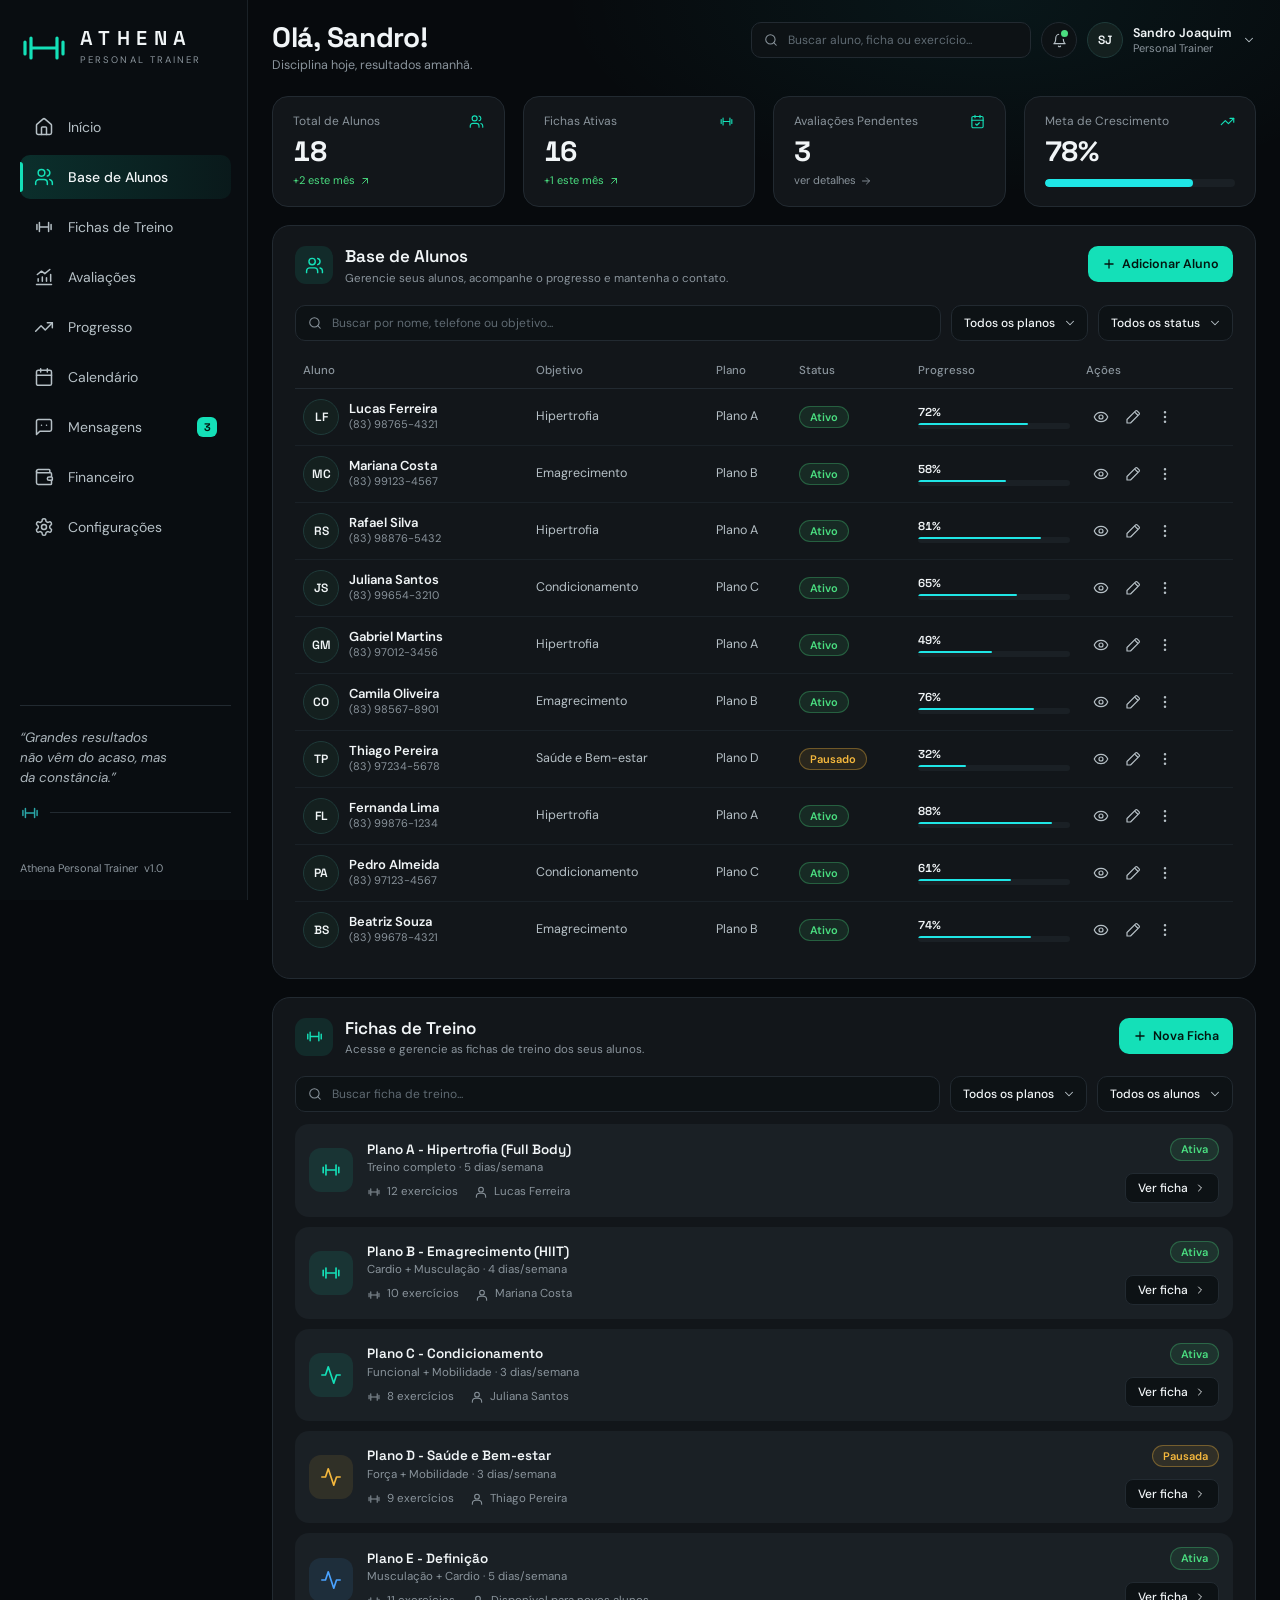
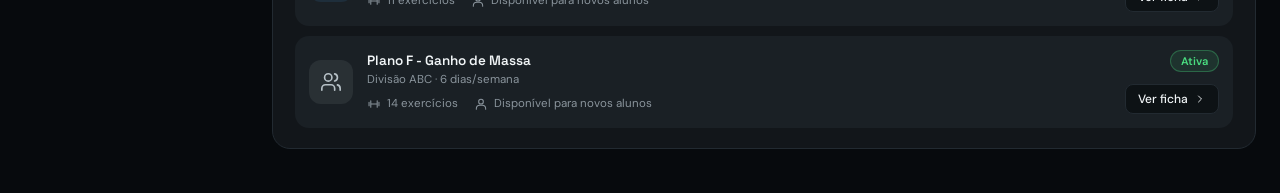
==== pages/base-alunos.html @ d10aede6 "feat(ui): prototipacao das telas refactor: manutenção de arquitetura do projeto Entrega conjunta da " ====
<!doctype html><html>
  
<head>
  
  <meta charset=utf8><meta name=viewport content="width=device-width,initial-scale=1,viewport-fit=cover">
  <style>:root{color-scheme:light;box-sizing:border-box;padding-top:env(safe-area-inset-top,0px);padding-bottom:env(safe-area-inset-bottom,0px)}html{scroll-padding-top:env(safe-area-inset-top,0px)}body{margin:0;padding:0;font:14px -apple-system,BlinkMacSystemFont,sans-serif;background:#fff;color:#000}img{max-width:100%}[hidden]:not([hidden=until-found i]){display:none!important}</style>
  <link rel="stylesheet" href="../css/base-alunos.css">
</head>

<body>
<title>Athena Base de Alunos</title>
<meta name="claude:viewport-fit-sides" content="cover">
<link rel="preconnect" href="https://fonts.googleapis.com">
<link rel="preconnect" href="https://fonts.gstatic.com" crossorigin>
<link rel="stylesheet" href="https://fonts.googleapis.com/css2?family=DM+Sans:wght@400;500;600&family=Space+Grotesk:wght@500;600;700&display=swap">
<link rel="stylesheet" href="base_d_alunos.css">
<svg width="0" height="0" style="position:absolute" aria-hidden="true">
  <defs>
    <symbol id="i-home" viewBox="0 0 24 24"><path d="M15 21v-8a1 1 0 0 0-1-1h-4a1 1 0 0 0-1 1v8"/><path d="M3 10a2 2 0 0 1 .709-1.528l7-5.999a2 2 0 0 1 2.582 0l7 5.999A2 2 0 0 1 21 10v9a2 2 0 0 1-2 2H5a2 2 0 0 1-2-2z"/></symbol>
    <symbol id="i-users" viewBox="0 0 24 24"><path d="M16 21v-2a4 4 0 0 0-4-4H6a4 4 0 0 0-4 4v2"/><circle cx="9" cy="7" r="4"/><path d="M22 21v-2a4 4 0 0 0-3-3.87"/><path d="M16 3.13a4 4 0 0 1 0 7.75"/></symbol>
    <symbol id="i-user" viewBox="0 0 24 24"><circle cx="12" cy="8" r="4"/><path d="M4 21v-1a6 6 0 0 1 6-6h4a6 6 0 0 1 6 6v1"/></symbol>
    <symbol id="i-dumbbell" viewBox="0 0 24 24"><path d="M6.5 6.5v11M17.5 6.5v11M3.5 9v6M20.5 9v6M6.5 12h11"/></symbol>
    <symbol id="i-chart" viewBox="0 0 24 24"><path d="M3 21h18"/><path d="M6 17v-3M11 17v-5M16 17v-4M21 17v-8" transform="translate(-1 0)"/><path d="m4 9 5-4 4 3 6-5"/></symbol>
    <symbol id="i-trend-up" viewBox="0 0 24 24"><path d="m22 7-8.5 8.5-5-5L2 17"/><path d="M16 7h6v6"/></symbol>
    <symbol id="i-calendar" viewBox="0 0 24 24"><path d="M8 2v4M16 2v4"/><rect x="3" y="4" width="18" height="18" rx="2"/><path d="M3 10h18"/></symbol>
    <symbol id="i-calendar-check" viewBox="0 0 24 24"><path d="M8 2v4M16 2v4"/><rect x="3" y="4" width="18" height="18" rx="2"/><path d="M3 10h18"/><path d="m9 16 2 2 4-4"/></symbol>
    <symbol id="i-message" viewBox="0 0 24 24"><path d="M21 15a2 2 0 0 1-2 2H7l-4 4V5a2 2 0 0 1 2-2h14a2 2 0 0 1 2 2z"/><path d="M9 10h.01M15 10h.01"/></symbol>
    <symbol id="i-wallet" viewBox="0 0 24 24"><path d="M19 7V4a1 1 0 0 0-1-1H5a2 2 0 0 0 0 4h15a1 1 0 0 1 1 1v4h-3a2 2 0 0 0 0 4h3a1 1 0 0 0 1-1v-2a1 1 0 0 0-1-1"/><path d="M3 5v14a2 2 0 0 0 2 2h15a1 1 0 0 0 1-1v-4"/></symbol>
    <symbol id="i-settings" viewBox="0 0 24 24"><path d="M12.22 2h-.44a2 2 0 0 0-2 2v.18a2 2 0 0 1-1 1.73l-.43.25a2 2 0 0 1-2 0l-.15-.08a2 2 0 0 0-2.73.73l-.22.38a2 2 0 0 0 .73 2.73l.15.1a2 2 0 0 1 1 1.72v.51a2 2 0 0 1-1 1.74l-.15.09a2 2 0 0 0-.73 2.73l.22.38a2 2 0 0 0 2.73.73l.15-.08a2 2 0 0 1 2 0l.43.25a2 2 0 0 1 1 1.73V20a2 2 0 0 0 2 2h.44a2 2 0 0 0 2-2v-.18a2 2 0 0 1 1-1.73l.43-.25a2 2 0 0 1 2 0l.15.08a2 2 0 0 0 2.73-.73l.22-.39a2 2 0 0 0-.73-2.73l-.15-.08a2 2 0 0 1-1-1.74v-.5a2 2 0 0 1 1-1.74l.15-.09a2 2 0 0 0 .73-2.73l-.22-.38a2 2 0 0 0-2.73-.73l-.15.08a2 2 0 0 1-2 0l-.43-.25a2 2 0 0 1-1-1.73V4a2 2 0 0 0-2-2z"/><circle cx="12" cy="12" r="3"/></symbol>
    <symbol id="i-bell" viewBox="0 0 24 24"><path d="M6 8a6 6 0 0 1 12 0c0 7 3 9 3 9H3s3-2 3-9"/><path d="M10.3 21a1.94 1.94 0 0 0 3.4 0"/></symbol>
    <symbol id="i-search" viewBox="0 0 24 24"><circle cx="11" cy="11" r="8"/><path d="m21 21-4.3-4.3"/></symbol>
    <symbol id="i-chevron" viewBox="0 0 24 24"><path d="m6 9 6 6 6-6"/></symbol>
    <symbol id="i-chevron-r" viewBox="0 0 24 24"><path d="m9 6 6 6-6 6"/></symbol>
    <symbol id="i-plus" viewBox="0 0 24 24"><path d="M12 5v14M5 12h14"/></symbol>
    <symbol id="i-arrow-ur" viewBox="0 0 24 24"><path d="M7 17 17 7M8 7h9v9"/></symbol>
    <symbol id="i-arrow-r" viewBox="0 0 24 24"><path d="M5 12h14m-6-6 6 6-6 6"/></symbol>
    <symbol id="i-eye" viewBox="0 0 24 24"><path d="M2.06 12.35a1 1 0 0 1 0-.7 10.75 10.75 0 0 1 19.88 0 1 1 0 0 1 0 .7 10.75 10.75 0 0 1-19.88 0"/><circle cx="12" cy="12" r="3"/></symbol>
    <symbol id="i-pencil" viewBox="0 0 24 24"><path d="M21.2 5.8 18.2 2.8a1.6 1.6 0 0 0-2.3 0L3 15.7V21h5.3L21.2 8a1.6 1.6 0 0 0 0-2.2z"/><path d="m15 5 4 4"/></symbol>
    <symbol id="i-more" viewBox="0 0 24 24"><circle cx="12" cy="5" r="1"/><circle cx="12" cy="12" r="1"/><circle cx="12" cy="19" r="1"/></symbol>
    <symbol id="i-activity" viewBox="0 0 24 24"><path d="M22 12h-4l-3 9L9 3l-3 9H2"/></symbol>
  </defs>
</svg>

<div class="app">
  <aside class="side">
    <div class="brand">
      <svg class="logo" viewBox="0 0 48 28" fill="none" stroke="currentColor" stroke-width="3.2" stroke-linecap="round" aria-hidden="true">
        <path d="M5 8v12M11 4v20M43 8v12M37 4v20M11 14h26"/>
      </svg>
      <div><b>ATHENA</b><small>Personal Trainer</small></div>
    </div>

    <nav class="nav" aria-label="Menu principal">
      <a href="#"><svg class="i"><use href="#i-home"/></svg>Início</a>
      <a href="#" aria-current="page"><svg class="i"><use href="#i-users"/></svg>Base de Alunos</a>
      <a href="#"><svg class="i"><use href="#i-dumbbell"/></svg>Fichas de Treino</a>
      <a href="#"><svg class="i"><use href="#i-chart"/></svg>Avaliações</a>
      <a href="#"><svg class="i"><use href="#i-trend-up"/></svg>Progresso</a>
      <a href="#"><svg class="i"><use href="#i-calendar"/></svg>Calendário</a>
      <a href="#"><svg class="i"><use href="#i-message"/></svg>Mensagens<span class="badge">3</span></a>
      <a href="#"><svg class="i"><use href="#i-wallet"/></svg>Financeiro</a>
      <a href="#"><svg class="i"><use href="#i-settings"/></svg>Configurações</a>
    </nav>

    <div class="side-foot">
      <div class="quote">
        <p>“Grandes resultados não vêm do acaso, mas da constância.”</p>
        <div class="rule"><svg class="i"><use href="#i-dumbbell"/></svg><i></i></div>
      </div>
      <p class="ver">Athena Personal Trainer &nbsp;v1.0</p>
    </div>
  </aside>

  <main class="main">
    <header class="topbar">
      <div>
        <h1>Olá, Sandro!</h1>
        <p class="eyebrow">Disciplina hoje, resultados amanhã.</p>
      </div>
      <div class="tools">
        <label class="search" for="busca-geral">
          <svg class="i"><use href="#i-search"/></svg>
          <input id="busca-geral" type="search" placeholder="Buscar aluno, ficha ou exercício..." autocomplete="off">
        </label>
        <button class="icon-btn" type="button" aria-label="Notificações"><svg class="i"><use href="#i-bell"/></svg><span class="dot-on"></span></button>
        <button class="user" type="button" aria-label="Menu do usuário">
          <span class="avatar">SJ</span>
          <div><b>Sandro Joaquim</b><small>Personal Trainer</small></div>
          <svg class="i"><use href="#i-chevron"/></svg>
        </button>
      </div>
    </header>

    <section class="grid stats" aria-label="Resumo">
      <article class="card stat">
        <div class="stat-top"><span>Total de Alunos</span><svg class="i"><use href="#i-users"/></svg></div>
        <div class="v">18</div>
        <span class="n up">+2 este mês <svg class="i"><use href="#i-arrow-ur"/></svg></span>
      </article>
      <article class="card stat">
        <div class="stat-top"><span>Fichas Ativas</span><svg class="i"><use href="#i-dumbbell"/></svg></div>
        <div class="v">16</div>
        <span class="n up">+1 este mês <svg class="i"><use href="#i-arrow-ur"/></svg></span>
      </article>
      <article class="card stat">
        <div class="stat-top"><span>Avaliações Pendentes</span><svg class="i"><use href="#i-calendar-check"/></svg></div>
        <div class="v">3</div>
        <a class="n" href="#">ver detalhes <svg class="i"><use href="#i-arrow-r"/></svg></a>
      </article>
      <article class="card stat">
        <div class="stat-top"><span>Meta de Crescimento</span><svg class="i"><use href="#i-trend-up"/></svg></div>
        <div class="v">78%</div>
        <div class="track" role="img" aria-label="78% da meta"><span style="width:78%"></span></div>
      </article>
    </section>

    <section class="grid row-main">
      <article class="card" aria-labelledby="t-alunos">
        <div class="sec-head">
          <div class="sec-title">
            <span class="ic"><svg class="i"><use href="#i-users"/></svg></span>
            <div>
              <h2 id="t-alunos">Base de Alunos</h2>
              <p class="sub">Gerencie seus alunos, acompanhe o progresso e mantenha o contato.</p>
            </div>
          </div>
          <button class="btn" type="button"><svg class="i"><use href="#i-plus"/></svg>Adicionar Aluno</button>
        </div>

        <div class="filters">
          <label class="search" for="q-alunos">
            <svg class="i"><use href="#i-search"/></svg>
            <input id="q-alunos" type="search" placeholder="Buscar por nome, telefone ou objetivo..." autocomplete="off">
          </label>
          <label class="select" for="f-plano-a">
            <select id="f-plano-a" aria-label="Filtrar por plano">
              <option value="">Todos os planos</option>
              <option>Plano A</option><option>Plano B</option><option>Plano C</option><option>Plano D</option>
            </select>
            <svg class="i"><use href="#i-chevron"/></svg>
          </label>
          <label class="select" for="f-status">
            <select id="f-status" aria-label="Filtrar por status">
              <option value="">Todos os status</option>
              <option>Ativo</option><option>Pausado</option>
            </select>
            <svg class="i"><use href="#i-chevron"/></svg>
          </label>
        </div>

        <div class="table-wrap">
          <table>
            <thead>
              <tr><th>Aluno</th><th>Objetivo</th><th>Plano</th><th>Status</th><th>Progresso</th><th>Ações</th></tr>
            </thead>
            <tbody id="alunos"></tbody>
          </table>
        </div>
      </article>

      <article class="card" aria-labelledby="t-fichas">
        <div class="sec-head">
          <div class="sec-title">
            <span class="ic"><svg class="i"><use href="#i-dumbbell"/></svg></span>
            <div>
              <h2 id="t-fichas">Fichas de Treino</h2>
              <p class="sub">Acesse e gerencie as fichas de treino dos seus alunos.</p>
            </div>
          </div>
          <button class="btn" type="button"><svg class="i"><use href="#i-plus"/></svg>Nova Ficha</button>
        </div>

        <div class="filters">
          <label class="search" for="q-fichas">
            <svg class="i"><use href="#i-search"/></svg>
            <input id="q-fichas" type="search" placeholder="Buscar ficha de treino..." autocomplete="off">
          </label>
          <label class="select" for="f-plano-f">
            <select id="f-plano-f" aria-label="Filtrar fichas por plano">
              <option value="">Todos os planos</option>
              <option>Plano A</option><option>Plano B</option><option>Plano C</option>
              <option>Plano D</option><option>Plano E</option><option>Plano F</option>
            </select>
            <svg class="i"><use href="#i-chevron"/></svg>
          </label>
          <label class="select" for="f-aluno-f">
            <select id="f-aluno-f" aria-label="Filtrar fichas por aluno">
              <option value="">Todos os alunos</option>
              <option value="com">Com aluno</option>
              <option value="livre">Disponíveis</option>
            </select>
            <svg class="i"><use href="#i-chevron"/></svg>
          </label>
        </div>

        <ul class="fichas" id="fichas"></ul>
      </article>
    </section>
  </main>
</div>

<script>
(function () {
  var alunos = [
    ['Lucas Ferreira', '(83) 98765-4321', 'Hipertrofia', 'Plano A', 'Ativo', 72],
    ['Mariana Costa', '(83) 99123-4567', 'Emagrecimento', 'Plano B', 'Ativo', 58],
    ['Rafael Silva', '(83) 98876-5432', 'Hipertrofia', 'Plano A', 'Ativo', 81],
    ['Juliana Santos', '(83) 99654-3210', 'Condicionamento', 'Plano C', 'Ativo', 65],
    ['Gabriel Martins', '(83) 97012-3456', 'Hipertrofia', 'Plano A', 'Ativo', 49],
    ['Camila Oliveira', '(83) 98567-8901', 'Emagrecimento', 'Plano B', 'Ativo', 76],
    ['Thiago Pereira', '(83) 97234-5678', 'Saúde e Bem-estar', 'Plano D', 'Pausado', 32],
    ['Fernanda Lima', '(83) 99876-1234', 'Hipertrofia', 'Plano A', 'Ativo', 88],
    ['Pedro Almeida', '(83) 97123-4567', 'Condicionamento', 'Plano C', 'Ativo', 61],
    ['Beatriz Souza', '(83) 99678-4321', 'Emagrecimento', 'Plano B', 'Ativo', 74]
  ];
  var fichas = [
    ['Plano A', 'Hipertrofia (Full Body)', 'Treino completo · 5 dias/semana', 12, 'Lucas Ferreira', 'Ativa', 'i-dumbbell', 't'],
    ['Plano B', 'Emagrecimento (HIIT)', 'Cardio + Musculação · 4 dias/semana', 10, 'Mariana Costa', 'Ativa', 'i-dumbbell', 't'],
    ['Plano C', 'Condicionamento', 'Funcional + Mobilidade · 3 dias/semana', 8, 'Juliana Santos', 'Ativa', 'i-activity', 't'],
    ['Plano D', 'Saúde e Bem-estar', 'Força + Mobilidade · 3 dias/semana', 9, 'Thiago Pereira', 'Pausada', 'i-activity', 'a'],
    ['Plano E', 'Definição', 'Musculação + Cardio · 5 dias/semana', 11, '', 'Ativa', 'i-activity', 'b'],
    ['Plano F', 'Ganho de Massa', 'Divisão ABC · 6 dias/semana', 14, '', 'Ativa', 'i-users', 'n']
  ];

  function esc(s) { return String(s).replace(/[&<>"]/g, function (c) { return { '&': '&amp;', '<': '&lt;', '>': '&gt;', '"': '&quot;' }[c]; }); }
  function norm(s) { return String(s).toLowerCase().normalize('NFD').replace(/[̀-ͯ]/g, ''); }
  function initials(name) { var p = name.split(' '); return (p[0][0] + p[p.length - 1][0]).toUpperCase(); }
  function ico(id) { return '<svg class="i"><use href="#' + id + '"/></svg>'; }

  var $ = function (id) { return document.getElementById(id); };

  function renderAlunos() {
    var g = norm($('busca-geral').value), q = norm($('q-alunos').value);
    var plano = $('f-plano-a').value, status = $('f-status').value;
    var rows = alunos.filter(function (a) {
      var hay = norm(a.join(' '));
      return (!g || hay.indexOf(g) > -1) && (!q || hay.indexOf(q) > -1) &&
        (!plano || a[3] === plano) && (!status || a[4] === status);
    });
    $('alunos').innerHTML = rows.length ? rows.map(function (a) {
      return '<tr>' +
        '<td><div class="who"><span class="avatar">' + initials(a[0]) + '</span><div><b>' + esc(a[0]) + '</b><small>' + esc(a[1]) + '</small></div></div></td>' +
        '<td>' + esc(a[2]) + '</td><td>' + esc(a[3]) + '</td>' +
        '<td><span class="pill ' + (a[4] === 'Ativo' ? 'ok' : 'pause') + '">' + a[4] + '</span></td>' +
        '<td><div class="pc"><span>' + a[5] + '%</span><div class="track" role="img" aria-label="Progresso de ' + a[5] + '%"><span style="width:' + a[5] + '%"></span></div></div></td>' +
        '<td><div class="acts">' +
          '<button class="ib" type="button" aria-label="Ver ' + esc(a[0]) + '">' + ico('i-eye') + '</button>' +
          '<button class="ib" type="button" aria-label="Editar ' + esc(a[0]) + '">' + ico('i-pencil') + '</button>' +
          '<button class="ib" type="button" aria-label="Mais ações para ' + esc(a[0]) + '">' + ico('i-more') + '</button>' +
        '</div></td></tr>';
    }).join('') : '<tr class="empty"><td colspan="6">Nenhum aluno encontrado.</td></tr>';
  }

  function renderFichas() {
    var g = norm($('busca-geral').value), q = norm($('q-fichas').value);
    var plano = $('f-plano-f').value, alu = $('f-aluno-f').value;
    var list = fichas.filter(function (f) {
      var hay = norm(f.slice(0, 5).join(' '));
      return (!g || hay.indexOf(g) > -1) && (!q || hay.indexOf(q) > -1) && (!plano || f[0] === plano) &&
        (!alu || (alu === 'com' ? f[4] : !f[4]));
    });
    $('fichas').innerHTML = list.length ? list.map(function (f) {
      return '<li class="ficha">' +
        '<span class="f-ic ' + f[7] + '">' + ico(f[6]) + '</span>' +
        '<div><div class="f-title">' + f[0] + ' - ' + esc(f[1]) + '</div><div class="f-meta">' + esc(f[2]) + '</div>' +
        '<div class="f-foot"><span>' + ico('i-dumbbell') + f[3] + ' exercícios</span><span>' + ico('i-user') + (f[4] ? esc(f[4]) : 'Disponível para novos alunos') + '</span></div></div>' +
        '<div class="f-side"><span class="pill ' + (f[5] === 'Ativa' ? 'ok' : 'pause') + '">' + f[5] + '</span>' +
        '<button class="btn-ghost" type="button">Ver ficha ' + ico('i-chevron-r') + '</button></div></li>';
    }).join('') : '<li class="none">Nenhuma ficha encontrada.</li>';
  }

  function render() { renderAlunos(); renderFichas(); }
  ['busca-geral', 'q-alunos', 'q-fichas', 'f-plano-a', 'f-status', 'f-plano-f', 'f-aluno-f'].forEach(function (id) {
    $(id).addEventListener('input', render);
  });
  render();

  document.querySelectorAll('.nav a, .stat a.n').forEach(function (a) {
    a.addEventListener('click', function (e) { e.preventDefault(); });
  });
})();
</script>

</body></html>
---- css/base-alunos.css ----
/* Layout: sidebar fixa de 248px + painel (4 indicadores / Base de Alunos + Fichas de Treino lado a lado). Abaixo de 1360px os dois cards empilham; abaixo de 900px a sidebar vira uma faixa no topo. */
  /* Mesmo sistema visual da página Progresso: visual escuro único, todas as cores definidas aqui. */
  :root {
    color-scheme: dark;
    --bg: #070a0d;
    --side: #090d11;
    --card: #12161a;
    --card-2: #1a2025;
    --line: #222a31;
    --line-soft: #1a2127;
    --fg: #f1f5f7;
    --fg-soft: #b6c0c6;
    --muted: #8a949c;
    --dim: #5f6a72;
    --cyan: #1fe6e6;
    --cyan-soft: #2aa6a8;
    --teal: #14e0b8;
    --mint: #4ade80;
    --amber: #f5b83d;
    --blue: #4aa3ff;
    --font-display: 'Space Grotesk', 'Segoe UI', system-ui, sans-serif;
    --font-body: 'DM Sans', 'Segoe UI', system-ui, sans-serif;
  }

  * { box-sizing: border-box; }
  body {
    background: var(--bg);
    color: var(--fg);
    font-family: var(--font-body);
    font-size: 14px;
    line-height: 1.4;
  }
  svg.i { width: 1em; height: 1em; fill: none; stroke: currentColor; stroke-width: 1.8; stroke-linecap: round; stroke-linejoin: round; flex: none; }
  :focus-visible { outline: 2px solid var(--cyan); outline-offset: 2px; }
  button { font-family: inherit; }

  .app { display: grid; grid-template-columns: 248px minmax(0, 1fr); min-height: 100vh; }

  /* ---------- Sidebar ---------- */
  .side {
    position: sticky; top: 0; height: 100vh; overflow-y: auto;
    display: flex; flex-direction: column;
    background: var(--side);
    border-right: 1px solid var(--line-soft);
    padding-block: 28px 24px;
    padding-left: max(20px, env(safe-area-inset-left, 0px));
    padding-right: 16px;
  }
  .brand { display: flex; align-items: center; gap: 12px; margin-bottom: 38px; }
  .brand .logo { width: 48px; height: auto; color: var(--teal); flex: none; }
  .brand b { display: block; font: 600 20px/1 var(--font-display); letter-spacing: .32em; }
  .brand small { display: block; margin-top: 6px; font-size: 9.5px; letter-spacing: .22em; text-transform: uppercase; color: var(--muted); }

  .nav { display: flex; flex-direction: column; gap: 6px; }
  .nav a {
    position: relative; display: flex; align-items: center; gap: 14px;
    height: 44px; padding: 0 14px; border-radius: 10px;
    color: var(--fg-soft); text-decoration: none; font-size: 14px; white-space: nowrap;
  }
  .nav a svg.i { font-size: 20px; }
  .nav a:hover { background: #0e1419; color: var(--fg); }
  .nav a[aria-current="page"] {
    background: linear-gradient(90deg, rgba(20,224,184,.16), rgba(20,224,184,.06));
    color: var(--fg); font-weight: 500;
  }
  .nav a[aria-current="page"] svg.i { color: var(--teal); }
  .nav a[aria-current="page"]::before {
    content: ""; position: absolute; left: 0; top: 7px; bottom: 7px; width: 3px; border-radius: 0 3px 3px 0; background: var(--teal);
  }
  .badge {
    margin-left: auto; min-width: 20px; height: 20px; padding: 0 6px; display: grid; place-items: center;
    border-radius: 6px; background: var(--teal); color: #03150f; font: 700 11px/1 var(--font-display);
  }

  .side-foot { margin-top: auto; padding-top: 28px; }
  .quote { border-top: 1px solid var(--line); padding-top: 22px; }
  .quote p { margin: 0; max-width: 150px; font-style: italic; font-size: 13.5px; line-height: 1.5; color: #aab4ba; }
  .quote .rule { display: flex; align-items: center; gap: 10px; margin-top: 14px; color: var(--cyan-soft); }
  .quote .rule svg.i { font-size: 20px; }
  .quote .rule i { flex: 1; height: 1px; background: var(--line); }
  .ver { margin: 38px 0 0; font-size: 11px; color: var(--muted); }

  /* ---------- Main ---------- */
  .main {
    min-width: 0;
    padding-block: 22px 44px;
    padding-left: max(24px, env(safe-area-inset-left, 0px));
    padding-right: max(24px, env(safe-area-inset-right, 0px));
    background: radial-gradient(60% 280px at 72% 0, rgba(31,230,230,.06), transparent 70%);
  }
  .topbar { display: flex; align-items: flex-start; justify-content: space-between; gap: 16px 24px; flex-wrap: wrap; margin-bottom: 22px; }
  .topbar .eyebrow { margin: 4px 0 0; font-size: 12.5px; color: var(--muted); }
  h1 { margin: 0; font: 700 28px/1.1 var(--font-display); letter-spacing: -.01em; text-wrap: balance; }
  .tools { display: flex; align-items: center; gap: 10px; min-width: 0; flex-wrap: wrap; }

  .select, .search {
    position: relative; height: 36px; border: 1px solid var(--line); background: #0d1215; border-radius: 10px; color: var(--fg);
  }
  .select select {
    appearance: none; -webkit-appearance: none; height: 100%; border: 0; background: transparent; color: inherit;
    font: 500 12px var(--font-body); padding: 0 32px 0 12px; border-radius: 10px; cursor: pointer; min-width: 120px;
  }
  .select select option { background: #0d1215; color: var(--fg); }
  .select svg.i { position: absolute; right: 10px; top: 50%; margin-top: -7px; font-size: 14px; pointer-events: none; color: var(--fg-soft); }
  .search { display: flex; align-items: center; gap: 8px; padding: 0 12px; width: 280px; max-width: 100%; }
  .search svg.i { font-size: 14px; color: var(--muted); }
  .search input { flex: 1; min-width: 0; height: 100%; border: 0; outline: 0; background: transparent; color: var(--fg); font: 400 12px var(--font-body); }
  .search input::placeholder { color: var(--dim); }
  .search:focus-within, .select:focus-within { border-color: var(--cyan-soft); }
  .icon-btn {
    position: relative; width: 36px; height: 36px; border-radius: 50%; display: grid; place-items: center;
    border: 1px solid var(--line); background: #0d1215; color: var(--fg-soft); cursor: pointer;
  }
  .icon-btn svg.i { font-size: 15px; }
  .icon-btn .dot-on { position: absolute; top: 7px; right: 8px; width: 7px; height: 7px; border-radius: 50%; background: var(--mint); box-shadow: 0 0 0 2px #0d1215; }
  .avatar {
    width: 36px; height: 36px; border-radius: 50%; display: grid; place-items: center; flex: none;
    background: #14201f; border: 1px solid #1f3b3a; color: var(--fg); font: 600 12px var(--font-display);
  }
  .user { display: flex; align-items: center; gap: 10px; background: none; border: 0; color: inherit; cursor: pointer; padding: 0; text-align: left; }
  .user b { display: block; font: 600 12.5px/1.2 var(--font-body); }
  .user small { display: block; font-size: 11px; color: var(--muted); }
  .user svg.i { font-size: 14px; color: var(--fg-soft); }

  .grid { display: grid; gap: 18px; }
  .stats { grid-template-columns: repeat(4, minmax(0, 1fr)); margin-bottom: 18px; }
  .row-main { grid-template-columns: minmax(0, 1.35fr) minmax(0, 1fr); align-items: start; }

  .card { background: var(--card); border: 1px solid var(--line); border-radius: 18px; padding: 20px 22px; min-width: 0; }
  .card h2 { margin: 0; font: 600 17px/1.2 var(--font-display); }
  .card .sub { margin: 4px 0 0; font-size: 11.5px; color: var(--muted); }

  /* Indicadores */
  .stat { padding: 16px 20px 18px; border-radius: 16px; display: flex; flex-direction: column; gap: 6px; }
  .stat-top { display: flex; justify-content: space-between; align-items: center; gap: 8px; font-size: 12px; color: var(--muted); }
  .stat-top svg.i { font-size: 15px; color: var(--teal); }
  .stat .v { font: 700 28px/1.1 var(--font-display); letter-spacing: -.01em; font-variant-numeric: tabular-nums; }
  .stat .n { display: inline-flex; align-items: center; gap: 4px; font-size: 11px; color: var(--muted); text-decoration: none; }
  .stat .n.up { color: var(--mint); }
  .stat .n svg.i { font-size: 12px; }
  .stat a.n:hover { color: var(--fg); }
  .stat .track { margin-top: 6px; }

  .track { position: relative; height: 8px; border-radius: 99px; background: var(--card-2); overflow: hidden; }
  .track > span { position: absolute; inset: 0 auto 0 0; background: var(--cyan); border-radius: 99px; }

  /* Cabeçalho de seção */
  .sec-head { display: flex; align-items: flex-start; justify-content: space-between; gap: 12px 16px; flex-wrap: wrap; }
  .sec-title { display: flex; align-items: flex-start; gap: 12px; min-width: 0; }
  .sec-title .ic { width: 38px; height: 38px; border-radius: 11px; display: grid; place-items: center; font-size: 19px; background: rgba(20,224,184,.1); color: var(--teal); flex: none; }
  .btn {
    display: inline-flex; align-items: center; gap: 6px; height: 36px; padding: 0 14px; border-radius: 10px; border: 0; cursor: pointer;
    background: var(--teal); color: #03150f; font: 600 12.5px var(--font-body); white-space: nowrap;
  }
  .btn svg.i { font-size: 14px; stroke-width: 2.2; }
  .btn:hover { background: #3af0cb; }

  .filters { display: flex; flex-wrap: wrap; gap: 10px; margin: 18px 0 12px; }
  .filters .search { flex: 1 1 200px; width: auto; }

  /* Tabela de alunos */
  .table-wrap { overflow-x: auto; margin-inline: -8px; padding-inline: 8px; }
  table { width: 100%; min-width: 600px; border-collapse: collapse; }
  th { text-align: left; padding: 10px 8px; font: 500 11.5px var(--font-body); color: var(--muted); border-bottom: 1px solid var(--line); white-space: nowrap; }
  td { padding: 10px 8px; border-bottom: 1px solid var(--line-soft); font-size: 12.5px; color: var(--fg-soft); vertical-align: middle; }
  tbody tr:last-child td { border-bottom: 0; }
  tbody tr:hover { background: rgba(255,255,255,.02); }
  .who { display: flex; align-items: center; gap: 10px; min-width: 150px; }
  .who b { display: block; font: 600 13px/1.25 var(--font-body); color: var(--fg); }
  .who small { display: block; font-size: 11px; color: var(--muted); font-variant-numeric: tabular-nums; }
  .pc { min-width: 104px; }
  .pc span { display: block; font: 600 11.5px var(--font-display); color: var(--fg); margin-bottom: 4px; font-variant-numeric: tabular-nums; }
  .pc .track { height: 6px; }
  .acts { display: flex; gap: 2px; }
  .ib { width: 30px; height: 30px; border-radius: 8px; border: 0; background: transparent; color: var(--fg-soft); display: grid; place-items: center; cursor: pointer; font-size: 16px; }
  .ib:hover { background: var(--card-2); color: var(--fg); }
  .empty td { text-align: center; padding: 28px 8px; color: var(--muted); }

  .pill { display: inline-block; padding: 3px 10px; border-radius: 99px; border: 1px solid; font: 600 11px/1.3 var(--font-body); white-space: nowrap; }
  .pill.ok { color: var(--mint); background: rgba(74,222,128,.1); border-color: rgba(74,222,128,.3); }
  .pill.pause { color: var(--amber); background: rgba(245,184,61,.1); border-color: rgba(245,184,61,.35); }

  /* Fichas de treino */
  .fichas { list-style: none; margin: 0; padding: 0; display: flex; flex-direction: column; gap: 10px; }
  .ficha { display: grid; grid-template-columns: 44px minmax(0, 1fr) auto; gap: 14px; align-items: center; background: var(--card-2); border-radius: 14px; padding: 14px; }
  .f-ic { width: 44px; height: 44px; border-radius: 12px; display: grid; place-items: center; font-size: 22px; }
  .f-ic.t { background: rgba(20,224,184,.1); color: var(--teal); }
  .f-ic.a { background: rgba(245,184,61,.1); color: var(--amber); }
  .f-ic.b { background: rgba(74,163,255,.1); color: var(--blue); }
  .f-ic.n { background: rgba(241,245,247,.07); color: var(--fg-soft); }
  .f-title { font: 600 13.5px/1.3 var(--font-display); }
  .f-meta { margin-top: 2px; font-size: 11.5px; color: var(--muted); }
  .f-foot { display: flex; flex-wrap: wrap; gap: 4px 16px; margin-top: 8px; font-size: 11.5px; color: var(--muted); }
  .f-foot span { display: inline-flex; align-items: center; gap: 6px; }
  .f-foot svg.i { font-size: 14px; }
  .f-side { display: flex; flex-direction: column; align-items: flex-end; gap: 12px; }
  .btn-ghost {
    display: inline-flex; align-items: center; gap: 6px; height: 30px; padding: 0 12px; border-radius: 8px;
    border: 1px solid var(--line); background: #0d1215; color: var(--fg); font: 500 12px var(--font-body); cursor: pointer; white-space: nowrap;
  }
  .btn-ghost svg.i { font-size: 12px; }
  .btn-ghost:hover { border-color: var(--cyan-soft); }
  .none { padding: 24px 8px; text-align: center; color: var(--muted); font-size: 12.5px; }

  @media (max-width: 1360px) {
    .row-main { grid-template-columns: minmax(0, 1fr); }
  }
  @media (max-width: 900px) {
    .app { display: block; }
    .side {
      position: static; height: auto; overflow: visible; gap: 14px;
      padding-block: 16px 12px;
      padding-left: max(16px, env(safe-area-inset-left, 0px));
      padding-right: max(16px, env(safe-area-inset-right, 0px));
      border-right: 0; border-bottom: 1px solid var(--line-soft);
    }
    .brand { margin: 0; }
    .brand .logo { width: 40px; }
    .nav { flex-direction: row; gap: 6px; overflow-x: auto; padding-bottom: 4px; scrollbar-width: thin; }
    .nav a { height: 40px; padding: 0 14px; flex: none; }
    .nav a[aria-current="page"]::before { display: none; }
    .side-foot { display: none; }
    .main { padding-left: max(16px, env(safe-area-inset-left, 0px)); padding-right: max(16px, env(safe-area-inset-right, 0px)); }
    .stats { grid-template-columns: repeat(2, minmax(0, 1fr)); }
  }
  @media (max-width: 560px) {
    .tools { width: 100%; }
    .tools .search { flex: 1; width: auto; min-width: 120px; }
    .user div { display: none; }
    .stats, .grid { gap: 12px; }
    .stat .v { font-size: 24px; }
    .card { padding: 18px 16px; }
    .filters .select { flex: 1 1 130px; }
    .filters .select select { width: 100%; }
    .ficha { grid-template-columns: 44px minmax(0, 1fr); }
    .f-side { grid-column: 1 / -1; flex-direction: row-reverse; justify-content: space-between; align-items: center; }
  }
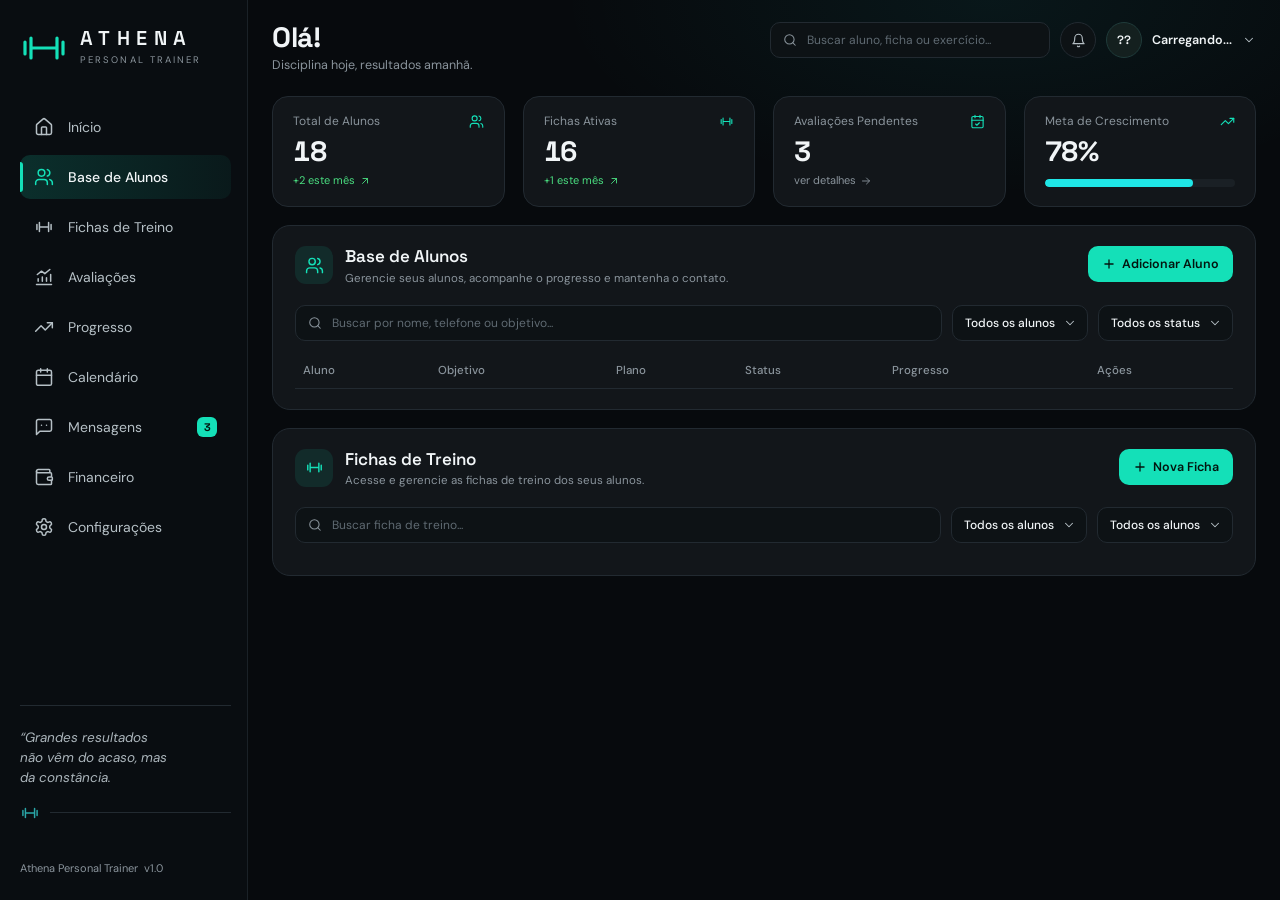
==== commit 305c923f: "feat(athena): integra autenticacao, cadastro e dashboard dinamico ao Supabase - Implementa guarda de" ====
--- a/pages/base-alunos.html
+++ b/pages/base-alunos.html
@@ -1,10 +1,13 @@
 <!doctype html><html>
   
 <head>
+  <meta charset="UTF-8">
+    
   
-  <meta charset=utf8><meta name=viewport content="width=device-width,initial-scale=1,viewport-fit=cover">
+  <meta name=viewport content="width=device-width,initial-scale=1,viewport-fit=cover">
   <style>:root{color-scheme:light;box-sizing:border-box;padding-top:env(safe-area-inset-top,0px);padding-bottom:env(safe-area-inset-bottom,0px)}html{scroll-padding-top:env(safe-area-inset-top,0px)}body{margin:0;padding:0;font:14px -apple-system,BlinkMacSystemFont,sans-serif;background:#fff;color:#000}img{max-width:100%}[hidden]:not([hidden=until-found i]){display:none!important}</style>
   <link rel="stylesheet" href="../css/base-alunos.css">
+  <link rel="stylesheet" href="../css/profile-menu.css">
 </head>
 
 <body>
@@ -13,7 +16,7 @@
 <link rel="preconnect" href="https://fonts.googleapis.com">
 <link rel="preconnect" href="https://fonts.gstatic.com" crossorigin>
 <link rel="stylesheet" href="https://fonts.googleapis.com/css2?family=DM+Sans:wght@400;500;600&family=Space+Grotesk:wght@500;600;700&display=swap">
-<link rel="stylesheet" href="base_d_alunos.css">
+
 <svg width="0" height="0" style="position:absolute" aria-hidden="true">
   <defs>
     <symbol id="i-home" viewBox="0 0 24 24"><path d="M15 21v-8a1 1 0 0 0-1-1h-4a1 1 0 0 0-1 1v8"/><path d="M3 10a2 2 0 0 1 .709-1.528l7-5.999a2 2 0 0 1 2.582 0l7 5.999A2 2 0 0 1 21 10v9a2 2 0 0 1-2 2H5a2 2 0 0 1-2-2z"/></symbol>
@@ -41,7 +44,7 @@
   </defs>
 </svg>
 
-<div class="app">
+<div class="app" data-profile-area="professor">
   <aside class="side">
     <div class="brand">
       <svg class="logo" viewBox="0 0 48 28" fill="none" stroke="currentColor" stroke-width="3.2" stroke-linecap="round" aria-hidden="true">
@@ -51,30 +54,31 @@
     </div>
 
     <nav class="nav" aria-label="Menu principal">
-      <a href="#"><svg class="i"><use href="#i-home"/></svg>Início</a>
-      <a href="#" aria-current="page"><svg class="i"><use href="#i-users"/></svg>Base de Alunos</a>
-      <a href="#"><svg class="i"><use href="#i-dumbbell"/></svg>Fichas de Treino</a>
-      <a href="#"><svg class="i"><use href="#i-chart"/></svg>Avaliações</a>
-      <a href="#"><svg class="i"><use href="#i-trend-up"/></svg>Progresso</a>
-      <a href="#"><svg class="i"><use href="#i-calendar"/></svg>Calendário</a>
-      <a href="#"><svg class="i"><use href="#i-message"/></svg>Mensagens<span class="badge">3</span></a>
-      <a href="#"><svg class="i"><use href="#i-wallet"/></svg>Financeiro</a>
-      <a href="#"><svg class="i"><use href="#i-settings"/></svg>Configurações</a>
+      <a href="./base-alunos.html"><svg class="i"><use href="#i-home"/></svg>Início</a>
+      <a href="./base-alunos.html" aria-current="page"><svg class="i"><use href="#i-users"/></svg>Base de Alunos</a>
+      <a href="./fichas-treino.html"><svg class="i"><use href="#i-dumbbell"/></svg>Fichas de Treino</a>
+      <a aria-disabled="true"><svg class="i"><use href="#i-chart"/></svg>Avaliações</a>
+      <a href="./progresso.html"><svg class="i"><use href="#i-trend-up"/></svg>Progresso</a>
+      <a ><svg class="i"><use href="#i-calendar"/></svg>Calendário</a>
+      <a ><svg class="i"><use href="#i-message"/></svg>Mensagens<span class="badge">3</span></a>
+      <a ><svg class="i"><use href="#i-wallet"/></svg>Financeiro</a>
+      <a ><svg class="i"><use href="#i-settings"/></svg>Configurações</a>
     </nav>
 
     <div class="side-foot">
       <div class="quote">
-        <p>“Grandes resultados não vêm do acaso, mas da constância.”</p>
+        <p>“Grandes resultados não vêm do acaso, mas da constância.</p>
         <div class="rule"><svg class="i"><use href="#i-dumbbell"/></svg><i></i></div>
       </div>
       <p class="ver">Athena Personal Trainer &nbsp;v1.0</p>
+      
     </div>
   </aside>
 
   <main class="main">
     <header class="topbar">
       <div>
-        <h1>Olá, Sandro!</h1>
+        <h1 data-profile-greeting>Olá!</h1>
         <p class="eyebrow">Disciplina hoje, resultados amanhã.</p>
       </div>
       <div class="tools">
@@ -82,12 +86,11 @@
           <svg class="i"><use href="#i-search"/></svg>
           <input id="busca-geral" type="search" placeholder="Buscar aluno, ficha ou exercício..." autocomplete="off">
         </label>
-        <button class="icon-btn" type="button" aria-label="Notificações"><svg class="i"><use href="#i-bell"/></svg><span class="dot-on"></span></button>
-        <button class="user" type="button" aria-label="Menu do usuário">
-          <span class="avatar">SJ</span>
-          <div><b>Sandro Joaquim</b><small>Personal Trainer</small></div>
-          <svg class="i"><use href="#i-chevron"/></svg>
-        </button>
+        <button class="icon-btn" type="button" aria-label="Notificações"><svg class="i"><use href="#i-bell"/></svg><span class="dot-on" hidden></span></button>
+        <div class="profile-menu-wrap" data-profile>
+  <button class="user" type="button" aria-label="Menu do usuario" aria-expanded="false" aria-controls="profile-menu" data-profile-toggle><span class="avatar" data-profile-initials>??</span><div><b data-profile-name>Carregando...</b><small data-profile-role></small></div><svg class="i profile-chevron" viewBox="0 0 24 24"><path d="m6 9 6 6 6-6"/></svg></button>
+  <div class="profile-menu" id="profile-menu" data-profile-menu hidden><div class="profile-menu-head"><strong data-profile-name>Carregando...</strong><span data-profile-role></span></div><a href="./base-alunos.html" data-profile-shortcut>Minha base de alunos</a><div class="profile-menu-divider" role="separator"></div><button id="btn-logout" type="button"><svg class="i" viewBox="0 0 24 24" aria-hidden="true"><path d="M18.36 6.64a9 9 0 1 1-12.73 0M12 2v10"/></svg>Sair da conta</button></div>
+</div>
       </div>
     </header>
 
@@ -134,8 +137,8 @@
           </label>
           <label class="select" for="f-plano-a">
             <select id="f-plano-a" aria-label="Filtrar por plano">
-              <option value="">Todos os planos</option>
-              <option>Plano A</option><option>Plano B</option><option>Plano C</option><option>Plano D</option>
+              <option value="">Todos os alunos</option>
+              <option value="com">Com ficha ativa</option><option value="livre">Sem ficha ativa</option>
             </select>
             <svg class="i"><use href="#i-chevron"/></svg>
           </label>
@@ -177,7 +180,7 @@
           </label>
           <label class="select" for="f-plano-f">
             <select id="f-plano-f" aria-label="Filtrar fichas por plano">
-              <option value="">Todos os planos</option>
+              <option value="">Todos os alunos</option>
               <option>Plano A</option><option>Plano B</option><option>Plano C</option>
               <option>Plano D</option><option>Plano E</option><option>Plano F</option>
             </select>
@@ -199,86 +202,6 @@
   </main>
 </div>
 
-<script>
-(function () {
-  var alunos = [
-    ['Lucas Ferreira', '(83) 98765-4321', 'Hipertrofia', 'Plano A', 'Ativo', 72],
-    ['Mariana Costa', '(83) 99123-4567', 'Emagrecimento', 'Plano B', 'Ativo', 58],
-    ['Rafael Silva', '(83) 98876-5432', 'Hipertrofia', 'Plano A', 'Ativo', 81],
-    ['Juliana Santos', '(83) 99654-3210', 'Condicionamento', 'Plano C', 'Ativo', 65],
-    ['Gabriel Martins', '(83) 97012-3456', 'Hipertrofia', 'Plano A', 'Ativo', 49],
-    ['Camila Oliveira', '(83) 98567-8901', 'Emagrecimento', 'Plano B', 'Ativo', 76],
-    ['Thiago Pereira', '(83) 97234-5678', 'Saúde e Bem-estar', 'Plano D', 'Pausado', 32],
-    ['Fernanda Lima', '(83) 99876-1234', 'Hipertrofia', 'Plano A', 'Ativo', 88],
-    ['Pedro Almeida', '(83) 97123-4567', 'Condicionamento', 'Plano C', 'Ativo', 61],
-    ['Beatriz Souza', '(83) 99678-4321', 'Emagrecimento', 'Plano B', 'Ativo', 74]
-  ];
-  var fichas = [
-    ['Plano A', 'Hipertrofia (Full Body)', 'Treino completo · 5 dias/semana', 12, 'Lucas Ferreira', 'Ativa', 'i-dumbbell', 't'],
-    ['Plano B', 'Emagrecimento (HIIT)', 'Cardio + Musculação · 4 dias/semana', 10, 'Mariana Costa', 'Ativa', 'i-dumbbell', 't'],
-    ['Plano C', 'Condicionamento', 'Funcional + Mobilidade · 3 dias/semana', 8, 'Juliana Santos', 'Ativa', 'i-activity', 't'],
-    ['Plano D', 'Saúde e Bem-estar', 'Força + Mobilidade · 3 dias/semana', 9, 'Thiago Pereira', 'Pausada', 'i-activity', 'a'],
-    ['Plano E', 'Definição', 'Musculação + Cardio · 5 dias/semana', 11, '', 'Ativa', 'i-activity', 'b'],
-    ['Plano F', 'Ganho de Massa', 'Divisão ABC · 6 dias/semana', 14, '', 'Ativa', 'i-users', 'n']
-  ];
-
-  function esc(s) { return String(s).replace(/[&<>"]/g, function (c) { return { '&': '&amp;', '<': '&lt;', '>': '&gt;', '"': '&quot;' }[c]; }); }
-  function norm(s) { return String(s).toLowerCase().normalize('NFD').replace(/[̀-ͯ]/g, ''); }
-  function initials(name) { var p = name.split(' '); return (p[0][0] + p[p.length - 1][0]).toUpperCase(); }
-  function ico(id) { return '<svg class="i"><use href="#' + id + '"/></svg>'; }
-
-  var $ = function (id) { return document.getElementById(id); };
-
-  function renderAlunos() {
-    var g = norm($('busca-geral').value), q = norm($('q-alunos').value);
-    var plano = $('f-plano-a').value, status = $('f-status').value;
-    var rows = alunos.filter(function (a) {
-      var hay = norm(a.join(' '));
-      return (!g || hay.indexOf(g) > -1) && (!q || hay.indexOf(q) > -1) &&
-        (!plano || a[3] === plano) && (!status || a[4] === status);
-    });
-    $('alunos').innerHTML = rows.length ? rows.map(function (a) {
-      return '<tr>' +
-        '<td><div class="who"><span class="avatar">' + initials(a[0]) + '</span><div><b>' + esc(a[0]) + '</b><small>' + esc(a[1]) + '</small></div></div></td>' +
-        '<td>' + esc(a[2]) + '</td><td>' + esc(a[3]) + '</td>' +
-        '<td><span class="pill ' + (a[4] === 'Ativo' ? 'ok' : 'pause') + '">' + a[4] + '</span></td>' +
-        '<td><div class="pc"><span>' + a[5] + '%</span><div class="track" role="img" aria-label="Progresso de ' + a[5] + '%"><span style="width:' + a[5] + '%"></span></div></div></td>' +
-        '<td><div class="acts">' +
-          '<button class="ib" type="button" aria-label="Ver ' + esc(a[0]) + '">' + ico('i-eye') + '</button>' +
-          '<button class="ib" type="button" aria-label="Editar ' + esc(a[0]) + '">' + ico('i-pencil') + '</button>' +
-          '<button class="ib" type="button" aria-label="Mais ações para ' + esc(a[0]) + '">' + ico('i-more') + '</button>' +
-        '</div></td></tr>';
-    }).join('') : '<tr class="empty"><td colspan="6">Nenhum aluno encontrado.</td></tr>';
-  }
-
-  function renderFichas() {
-    var g = norm($('busca-geral').value), q = norm($('q-fichas').value);
-    var plano = $('f-plano-f').value, alu = $('f-aluno-f').value;
-    var list = fichas.filter(function (f) {
-      var hay = norm(f.slice(0, 5).join(' '));
-      return (!g || hay.indexOf(g) > -1) && (!q || hay.indexOf(q) > -1) && (!plano || f[0] === plano) &&
-        (!alu || (alu === 'com' ? f[4] : !f[4]));
-    });
-    $('fichas').innerHTML = list.length ? list.map(function (f) {
-      return '<li class="ficha">' +
-        '<span class="f-ic ' + f[7] + '">' + ico(f[6]) + '</span>' +
-        '<div><div class="f-title">' + f[0] + ' - ' + esc(f[1]) + '</div><div class="f-meta">' + esc(f[2]) + '</div>' +
-        '<div class="f-foot"><span>' + ico('i-dumbbell') + f[3] + ' exercícios</span><span>' + ico('i-user') + (f[4] ? esc(f[4]) : 'Disponível para novos alunos') + '</span></div></div>' +
-        '<div class="f-side"><span class="pill ' + (f[5] === 'Ativa' ? 'ok' : 'pause') + '">' + f[5] + '</span>' +
-        '<button class="btn-ghost" type="button">Ver ficha ' + ico('i-chevron-r') + '</button></div></li>';
-    }).join('') : '<li class="none">Nenhuma ficha encontrada.</li>';
-  }
-
-  function render() { renderAlunos(); renderFichas(); }
-  ['busca-geral', 'q-alunos', 'q-fichas', 'f-plano-a', 'f-status', 'f-plano-f', 'f-aluno-f'].forEach(function (id) {
-    $(id).addEventListener('input', render);
-  });
-  render();
-
-  document.querySelectorAll('.nav a, .stat a.n').forEach(function (a) {
-    a.addEventListener('click', function (e) { e.preventDefault(); });
-  });
-})();
-</script>
-
-</body></html>+<script type="module" src="../js/base-alunos.js"></script>
+<script type="module" src="../js/profile-menu.js"></script>
+</body></html>
--- a/css/base-alunos.css
+++ b/css/base-alunos.css
@@ -175,6 +175,34 @@
   .acts { display: flex; gap: 2px; }
   .ib { width: 30px; height: 30px; border-radius: 8px; border: 0; background: transparent; color: var(--fg-soft); display: grid; place-items: center; cursor: pointer; font-size: 16px; }
   .ib:hover { background: var(--card-2); color: var(--fg); }
+  .athena-backdrop { position: fixed; z-index: 100; inset: 0; display: grid; place-items: center; padding: 20px; background: rgba(0,0,0,.72); }
+  .athena-modal { width: min(620px, 100%); max-height: min(88vh, 900px); overflow: auto; border: 1px solid var(--line); border-radius: 16px; padding: 20px; background: var(--card); color: var(--fg); box-shadow: 0 24px 70px rgba(0,0,0,.5); }
+  .athena-modal header { display: flex; align-items: center; justify-content: space-between; margin-bottom: 16px; }
+  .athena-modal h2, .athena-modal h3 { margin: 0 0 12px; font-family: var(--font-display); }
+  .athena-modal header h2 { margin: 0; }
+  .athena-close { border: 0; background: transparent; color: var(--fg-soft); font-size: 26px; cursor: pointer; }
+  .athena-modal form { display: grid; gap: 12px; }
+  .athena-modal label { display: grid; gap: 6px; color: var(--fg-soft); font-size: 12px; }
+  .athena-modal input, .athena-modal select { width: 100%; min-height: 40px; padding: 9px 11px; border: 1px solid var(--line); border-radius: 9px; background: var(--card-2); color: var(--fg); font: inherit; }
+  .athena-modal .athena-check { display: flex; align-items: center; }
+  .athena-modal .athena-check input { width: auto; min-height: 0; }
+  .exercise-row { display: grid; grid-template-columns: 2fr 1fr 1fr; gap: 10px; border: 1px solid var(--line); border-radius: 10px; padding: 12px; }
+  .exercise-row legend { color: var(--teal); }
+  .athena-candidate-list { display: grid; gap: 8px; padding: 0; list-style: none; }
+  .athena-candidate-list li { display: flex; justify-content: space-between; align-items: center; gap: 12px; padding: 10px; border-radius: 10px; background: var(--card-2); }
+  .student-actions-popover, .global-search-results { position: absolute; z-index: 40; min-width: 200px; padding: 6px; border: 1px solid var(--line); border-radius: 10px; background: #11171b; box-shadow: 0 12px 28px rgba(0,0,0,.4); }
+  .student-actions-popover { right: 8px; top: 38px; }
+  .student-actions-popover button, .global-search-results button { display: flex; width: 100%; padding: 10px; border: 0; border-radius: 7px; background: transparent; color: var(--fg-soft); text-align: left; cursor: pointer; }
+  .student-actions-popover button:hover, .global-search-results button:hover { background: var(--card-2); color: var(--fg); }
+  .acts { position: relative; }
+  .global-search-results { top: calc(100% + 6px); left: 0; right: 0; max-height: 340px; overflow: auto; }
+  .global-search-results[hidden] { display: none; }
+  .global-search-results button { display: grid; gap: 2px; }
+  .global-search-results small { color: var(--teal); }
+  .global-search-results p { padding: 8px; color: var(--muted); }
+  .search-highlight { outline: 1px solid var(--teal); }
+  .search { position: relative; }
+  @media (max-width: 620px) { .exercise-row { grid-template-columns: 1fr 1fr; } }
   .empty td { text-align: center; padding: 28px 8px; color: var(--muted); }
 
   .pill { display: inline-block; padding: 3px 10px; border-radius: 99px; border: 1px solid; font: 600 11px/1.3 var(--font-body); white-space: nowrap; }
@@ -235,4 +263,4 @@
     .filters .select select { width: 100%; }
     .ficha { grid-template-columns: 44px minmax(0, 1fr); }
     .f-side { grid-column: 1 / -1; flex-direction: row-reverse; justify-content: space-between; align-items: center; }
-  }+  }
--- a/css/profile-menu.css
+++ b/css/profile-menu.css
@@ -0,0 +1,29 @@
+.profile-menu-wrap { position: relative; }
+.profile-menu-wrap .user { display: flex; align-items: center; gap: 10px; padding: 0; border: 0; background: transparent; color: inherit; text-align: left; cursor: pointer; }
+.profile-menu-wrap .user b { display: block; font: 600 12.5px/1.2 var(--font-body); }
+.profile-menu-wrap .user small { display: block; color: var(--muted); font-size: 11px; }
+.user[aria-expanded="true"] .profile-chevron { transform: rotate(180deg); }
+.profile-chevron { transition: transform .18s ease; }
+.profile-menu {
+  position: absolute; z-index: 20; top: calc(100% + 12px); right: 0; width: min(280px, calc(100vw - 32px));
+  padding: 8px; border: 1px solid var(--line); border-radius: 14px; background: #11171b;
+  box-shadow: 0 16px 40px rgba(0,0,0,.38);
+}
+.profile-menu[hidden] { display: none; }
+.profile-menu-head { padding: 10px 12px 12px; }
+.profile-menu-head strong { display: block; overflow: hidden; color: var(--fg); font-size: 13px; text-overflow: ellipsis; white-space: nowrap; }
+.profile-menu-head span { display: inline-block; margin-top: 6px; padding: 3px 8px; border: 1px solid var(--line); border-radius: 999px; color: var(--muted); font-size: 10px; }
+.profile-menu a, .profile-menu button { width: 100%; min-height: 40px; display: flex; align-items: center; gap: 10px; padding: 0 12px; border: 0; border-radius: 9px; background: transparent; color: var(--fg-soft); font: 500 12px var(--font-body); text-align: left; text-decoration: none; cursor: pointer; }
+.profile-menu a:hover { background: var(--card-2); color: var(--fg); }
+.profile-menu-divider { height: 1px; margin: 6px 4px; background: var(--line); }
+.profile-menu #btn-logout { color: #ef4444; font-weight: 600; }
+.profile-menu #btn-logout:hover { background: rgba(239,68,68,.1); }
+.profile-menu #btn-logout svg { width: 16px; height: 16px; }
+.icon-btn { position: relative; }
+.notifications-popover { position: absolute; z-index: 30; top: calc(100% + 10px); right: 0; width: min(340px, calc(100vw - 32px)); max-height: 360px; overflow: auto; padding: 14px; border: 1px solid var(--line); border-radius: 14px; background: #11171b; color: var(--fg); box-shadow: 0 16px 40px rgba(0,0,0,.38); }
+.notifications-popover[hidden] { display: none; }
+.notifications-popover > strong { display: block; margin: 0 0 8px; font-size: 13px; }
+.notifications-list { color: var(--muted); font-size: 12px; }
+.notification-item { display: grid; gap: 3px; padding: 10px 0; border-top: 1px solid var(--line); color: var(--fg-soft); }
+.notification-item small { color: var(--muted); font-size: 10px; }
+@media (max-width: 620px) { .profile-menu-wrap .user div { display: none; } }
